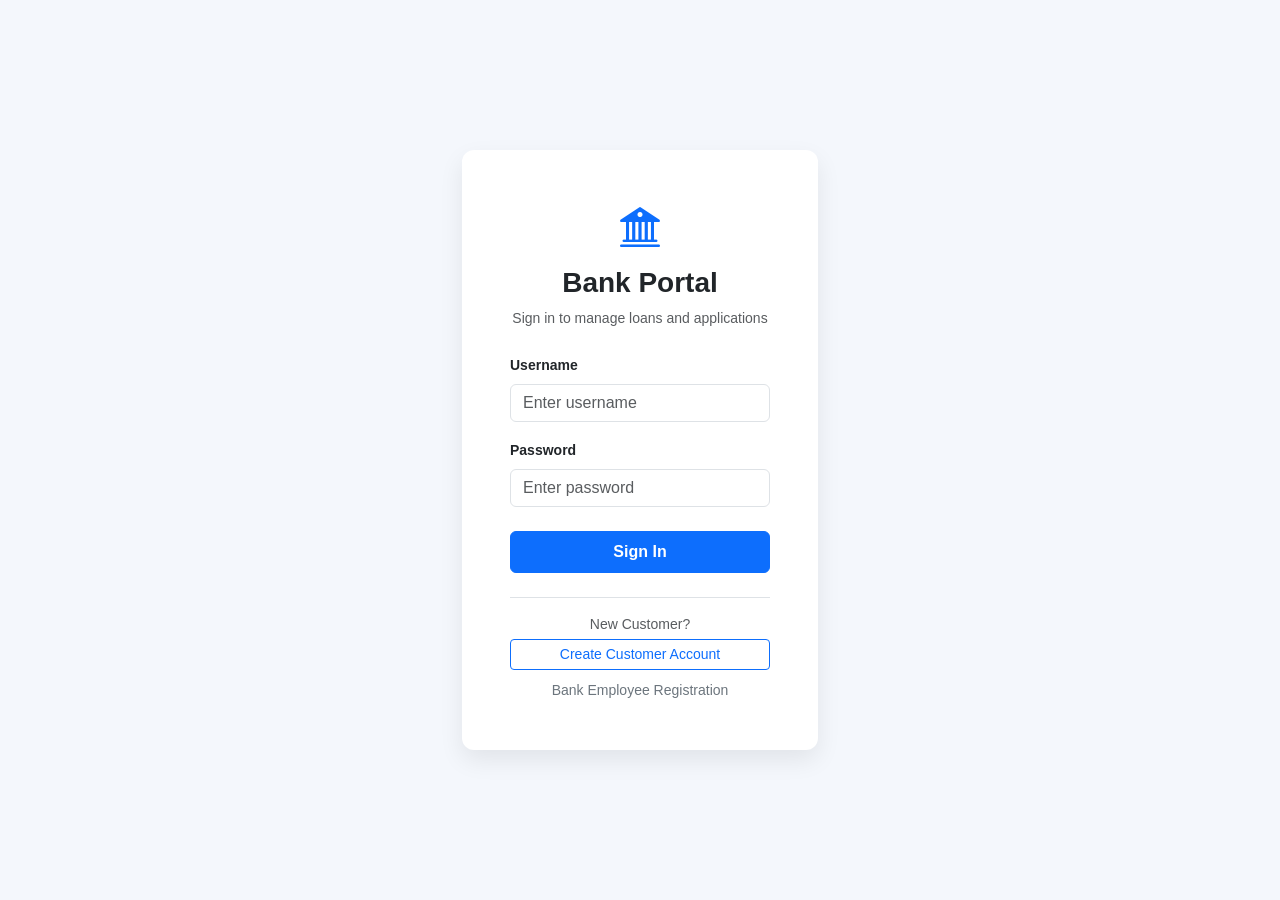
==== admin-dashboard.html @ 11e7ba3a "implement bank employee management dashboard for reviewing applications" ====
<!DOCTYPE html>
<html lang="en">
<head>
    <meta charset="UTF-8">
    <meta name="viewport" content="width=device-width, initial-scale=1.0">
    <title>Employee Portal - Bank Loan System</title>
    <link href="https://cdn.jsdelivr.net/npm/bootstrap@5.3.2/dist/css/bootstrap.min.css" rel="stylesheet">
    <link href="https://cdn.jsdelivr.net/npm/bootstrap-icons@1.11.1/font/bootstrap-icons.css" rel="stylesheet">
    <link href="css/style.css" rel="stylesheet">
</head>
<body>
    <nav class="navbar navbar-expand-lg navbar-dark bg-dark shadow-sm">
        <div class="container">
            <a class="navbar-brand text-white" href="admin-dashboard.html"><i class="bi bi-shield-check me-2"></i>Bank Officer Portal</a>
            <div class="collapse navbar-collapse">
                <ul class="navbar-nav ms-auto align-items-center">
                    <li class="nav-item me-3 text-light">Officer: <strong id="empName">Employee</strong></li>
                    <li class="nav-item">
                        <button class="btn btn-outline-danger btn-sm" onclick="logout()"><i class="bi bi-box-arrow-right"></i> Logout</button>
                    </li>
                </ul>
            </div>
        </div>
    </nav>

    <div class="container py-4">
        <div class="d-flex justify-content-between align-items-center mb-3">
            <h4 class="fw-bold mb-0">Loan Applications Review</h4>
            <div class="btn-group" role="group">
                <button type="button" class="btn btn-outline-primary active" onclick="loadAllApplications()" id="btnAll">All Applications</button>
                <button type="button" class="btn btn-outline-primary" onclick="loadAssignedToMe()" id="btnAssigned">Assigned To Me</button>
            </div>
        </div>

        <div class="card border-0 shadow-sm">
            <div class="card-body p-0">
                <div class="table-responsive">
                    <table class="table table-hover align-middle mb-0">
                        <thead class="table-light">
                            <tr>
                                <th>App ID</th>
                                <th>Applicant</th>
                                <th>PAN Card</th>
                                <th>Employment</th>
                                <th>Credit Score</th>
                                <th>Income</th>
                                <th>Status</th>
                            </tr>
                        </thead>
                        <tbody id="adminAppTableBody"></tbody>
                    </table>
                </div>
            </div>
        </div>
    </div>

    <script src="https://cdn.jsdelivr.net/npm/bootstrap@5.3.2/dist/js/bootstrap.bundle.min.js"></script>
    <script src="js/config.js"></script>
    <script src="js/api.js"></script>
    <script src="js/auth.js"></script>
    <script src="js/admin.js"></script>
</body>
</html>
---- css/style.css ----
:root {
    --primary-color: #0d6efd;
    --primary-dark: #0a58ca;
    --bg-light: #f4f7fc;
}

body {
    background-color: var(--bg-light);
    font-family: 'Segoe UI', Roboto, Helvetica, Arial, sans-serif;
    color: #333;
}

.auth-card {
    border-radius: 12px;
    box-shadow: 0 10px 25px rgba(0, 0, 0, 0.08);
}

.navbar-brand {
    font-weight: 700;
    letter-spacing: 0.5px;
}

.stat-card {
    border-radius: 10px;
    transition: transform 0.2s ease, box-shadow 0.2s ease;
}

.stat-card:hover {
    transform: translateY(-3px);
    box-shadow: 0 8px 16px rgba(0,0,0,0.1);
}

.badge-status-pending {
    background-color: #ffc107;
    color: #212529;
}

.badge-status-approved {
    background-color: #198754;
    color: #fff;
}

.badge-status-rejected {
    background-color: #dc3545;
    color: #fff;
}
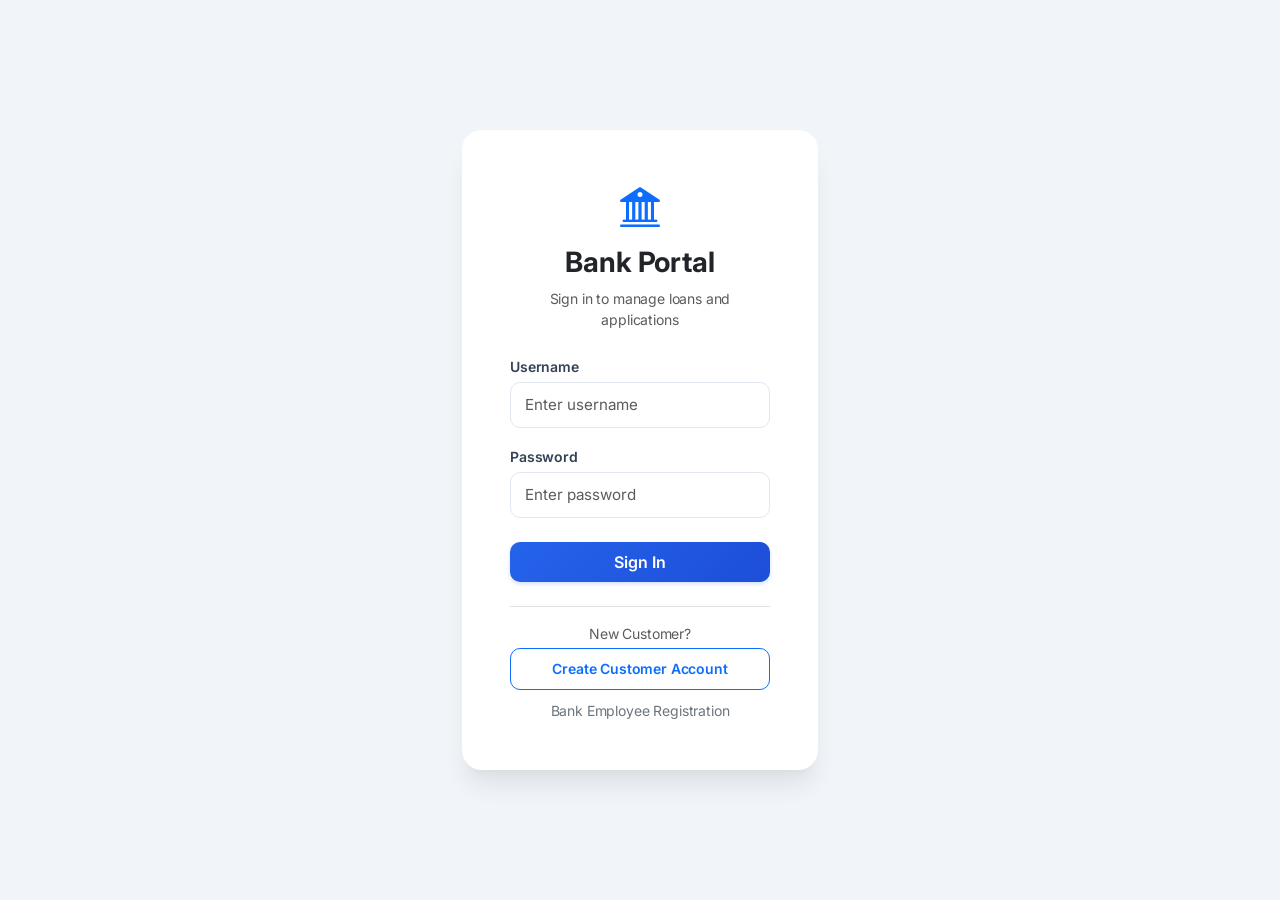
==== commit b380c6b7: "enhance application layout with modern fintech UI styling" ====
--- a/admin-dashboard.html
+++ b/admin-dashboard.html
@@ -3,7 +3,7 @@
 <head>
     <meta charset="UTF-8">
     <meta name="viewport" content="width=device-width, initial-scale=1.0">
-    <title>Employee Portal - Bank Loan System</title>
+    <title>Employee Portal - LoanZap| Bank Loan System</title>
     <link href="https://cdn.jsdelivr.net/npm/bootstrap@5.3.2/dist/css/bootstrap.min.css" rel="stylesheet">
     <link href="https://cdn.jsdelivr.net/npm/bootstrap-icons@1.11.1/font/bootstrap-icons.css" rel="stylesheet">
     <link href="css/style.css" rel="stylesheet">
@@ -11,7 +11,7 @@
 <body>
     <nav class="navbar navbar-expand-lg navbar-dark bg-dark shadow-sm">
         <div class="container">
-            <a class="navbar-brand text-white" href="admin-dashboard.html"><i class="bi bi-shield-check me-2"></i>Bank Officer Portal</a>
+            <a class="navbar-brand text-white" href="admin-dashboard.html"><i class="bi bi-shield-check me-2"></i>LoanZap Officer Portal</a>
             <div class="collapse navbar-collapse">
                 <ul class="navbar-nav ms-auto align-items-center">
                     <li class="nav-item me-3 text-light">Officer: <strong id="empName">Employee</strong></li>
@@ -45,6 +45,7 @@
                                 <th>Credit Score</th>
                                 <th>Income</th>
                                 <th>Status</th>
+                                <th class="text-center">Action</th>
                             </tr>
                         </thead>
                         <tbody id="adminAppTableBody"></tbody>
--- a/css/style.css
+++ b/css/style.css
@@ -1,46 +1,197 @@
+@import url('https://fonts.googleapis.com/css2?family=Inter:wght@300;400;500;600;700&display=swap');
+
 :root {
-    --primary-color: #0d6efd;
-    --primary-dark: #0a58ca;
-    --bg-light: #f4f7fc;
+    --primary-gradient: linear-gradient(135deg, #2563eb 0%, #1d4ed8 100%);
+    --accent-gradient: linear-gradient(135deg, #3b82f6 0%, #06b6d4 100%);
+    --card-bg: #ffffff;
+    --body-bg: #f1f5f9;
+    --text-main: #0f172a;
+    --text-muted: #64748b;
+    --border-color: #e2e8f0;
+    --radius-lg: 16px;
+    --radius-md: 10px;
+    --shadow-sm: 0 1px 2px 0 rgb(0 0 0 / 0.05);
+    --shadow-md: 0 4px 6px -1px rgb(0 0 0 / 0.1), 0 2px 4px -2px rgb(0 0 0 / 0.1);
+    --shadow-lg: 0 20px 25px -5px rgb(0 0 0 / 0.08), 0 8px 10px -6px rgb(0 0 0 / 0.04);
 }
 
 body {
-    background-color: var(--bg-light);
-    font-family: 'Segoe UI', Roboto, Helvetica, Arial, sans-serif;
-    color: #333;
+    background-color: var(--body-bg);
+    font-family: 'Inter', system-ui, -apple-system, sans-serif;
+    color: var(--text-main);
+    letter-spacing: -0.01em;
+    min-height: 100vh;
 }
 
-.auth-card {
-    border-radius: 12px;
-    box-shadow: 0 10px 25px rgba(0, 0, 0, 0.08);
+/* Navbar Enhancement */
+.navbar {
+    background: var(--primary-gradient) !important;
+    backdrop-filter: blur(10px);
+    box-shadow: var(--shadow-md);
+    padding: 0.85rem 0;
 }
 
 .navbar-brand {
     font-weight: 700;
-    letter-spacing: 0.5px;
+    font-size: 1.25rem;
+    letter-spacing: -0.02em;
 }
 
-.stat-card {
-    border-radius: 10px;
+.nav-link {
+    font-weight: 500;
+    padding: 0.5rem 1rem !important;
+    border-radius: 8px;
+    transition: all 0.2s ease;
+}
+
+.nav-link:hover, .nav-link.active {
+    background: rgba(255, 255, 255, 0.15);
+}
+
+/* Cards & Containers */
+.card {
+    border: 1px solid var(--border-color);
+    border-radius: var(--radius-lg);
+    box-shadow: var(--shadow-sm);
+    background-color: var(--card-bg);
     transition: transform 0.2s ease, box-shadow 0.2s ease;
 }
 
-.stat-card:hover {
-    transform: translateY(-3px);
-    box-shadow: 0 8px 16px rgba(0,0,0,0.1);
+.auth-card {
+    border: none;
+    border-radius: 20px;
+    box-shadow: var(--shadow-lg);
 }
 
-.badge-status-pending {
-    background-color: #ffc107;
-    color: #212529;
+/* Stat Widgets */
+.stat-box, .stat-card {
+    border: none;
+    border-radius: var(--radius-lg);
+    background: #ffffff;
+    box-shadow: var(--shadow-sm);
+    position: relative;
+    overflow: hidden;
 }
 
-.badge-status-approved {
-    background-color: #198754;
-    color: #fff;
+.stat-box:hover, .stat-card:hover {
+    transform: translateY(-4px);
+    box-shadow: var(--shadow-md);
 }
 
-.badge-status-rejected {
-    background-color: #dc3545;
-    color: #fff;
+.stat-box::before {
+    content: '';
+    position: absolute;
+    top: 0;
+    left: 0;
+    width: 4px;
+    height: 100%;
+    background: var(--accent-gradient);
+}
+
+/* Form Controls */
+.form-control, .form-select {
+    border: 1.5px solid var(--border-color);
+    border-radius: var(--radius-md);
+    padding: 0.65rem 0.9rem;
+    font-size: 0.95rem;
+    color: var(--text-main);
+    transition: all 0.2s ease;
+}
+
+.form-control:focus, .form-select:focus {
+    border-color: #2563eb;
+    box-shadow: 0 0 0 4px rgba(37, 99, 235, 0.1);
+}
+
+.form-label {
+    margin-bottom: 0.35rem;
+    color: #334155;
+}
+
+/* Buttons */
+.btn {
+    border-radius: var(--radius-md);
+    font-weight: 600;
+    padding: 0.6rem 1.25rem;
+    transition: all 0.2s ease;
+}
+
+.btn-primary {
+    background: var(--primary-gradient);
+    border: none;
+    box-shadow: 0 2px 4px rgba(37, 99, 235, 0.2);
+}
+
+.btn-primary:hover {
+    background: linear-gradient(135deg, #1d4ed8 0%, #1e40af 100%);
+    transform: translateY(-1px);
+    box-shadow: 0 4px 8px rgba(37, 99, 235, 0.3);
+}
+
+.btn-success {
+    background-color: #10b981;
+    border-color: #10b981;
+}
+
+.btn-danger {
+    background-color: #ef4444;
+    border-color: #ef4444;
+}
+
+/* Modern Badges */
+.badge {
+    padding: 0.45em 0.85em;
+    font-weight: 600;
+    border-radius: 20px;
+    font-size: 0.78rem;
+    letter-spacing: 0.02em;
+}
+
+.badge-pending, .badge-status-pending {
+    background-color: #fef3c7 !important;
+    color: #92400e !important;
+}
+
+.badge-approved, .badge-status-approved {
+    background-color: #d1fae5 !important;
+    color: #065f46 !important;
+}
+
+.badge-rejected, .badge-status-rejected {
+    background-color: #fee2e2 !important;
+    color: #991b1b !important;
+}
+
+/* Table Design */
+.table {
+    margin-bottom: 0;
+}
+
+.table thead th {
+    background-color: #f8fafc;
+    color: var(--text-muted);
+    font-size: 0.75rem;
+    text-transform: uppercase;
+    letter-spacing: 0.05em;
+    border-bottom: 1px solid var(--border-color);
+    padding: 1rem;
+}
+
+.table tbody td {
+    padding: 1rem;
+    vertical-align: middle;
+    border-bottom: 1px solid var(--border-color);
+}
+
+.table-hover tbody tr:hover {
+    background-color: #f8fafc;
+}
+
+code {
+    background-color: #f1f5f9;
+    color: #0f172a;
+    padding: 0.2rem 0.4rem;
+    border-radius: 4px;
+    font-weight: 600;
+    border: 1px solid var(--border-color);
 }
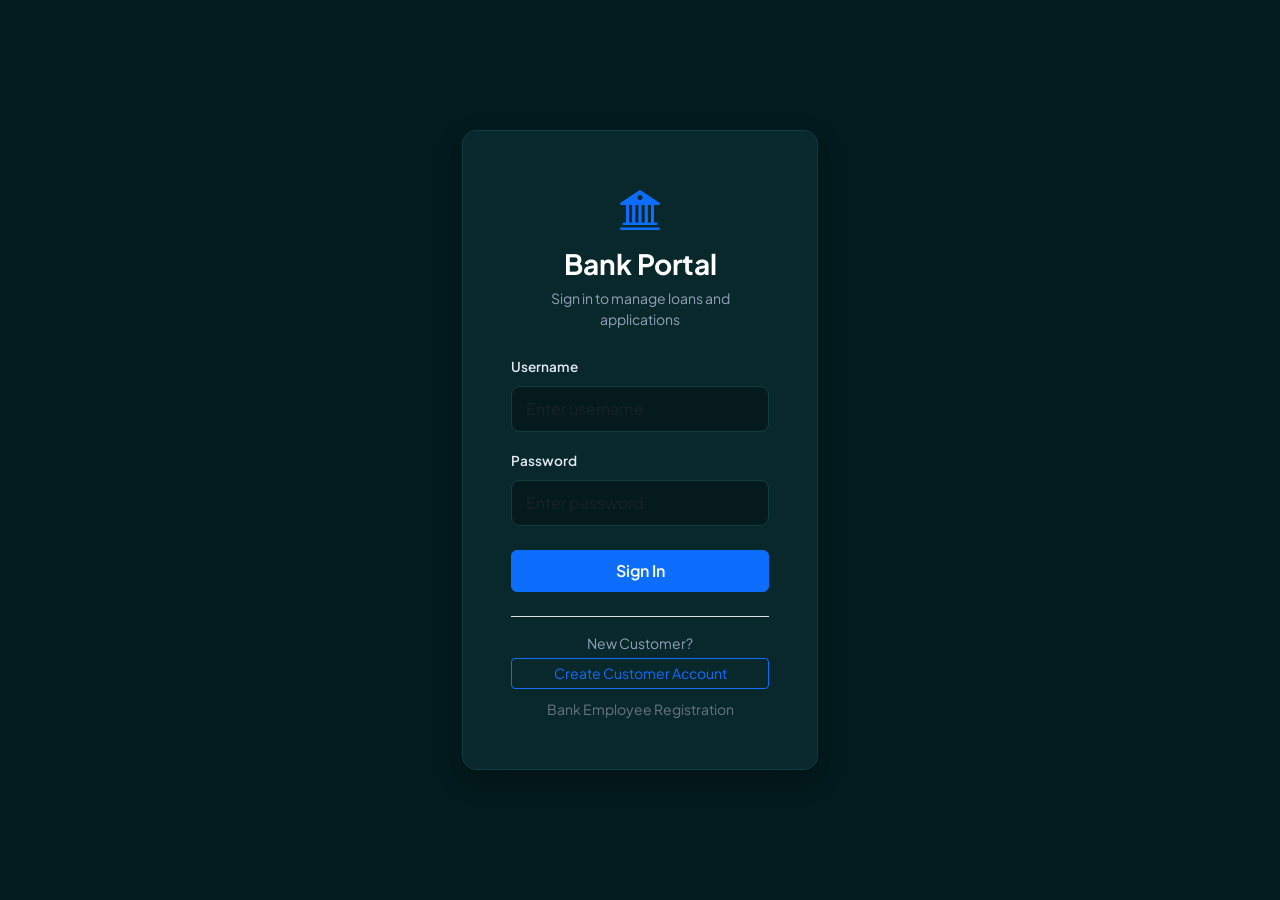
==== commit 814210dd: "localize to LKR currency, fix review modal bug, add Chart.js analytics and credit score range slider" ====
--- a/admin-dashboard.html
+++ b/admin-dashboard.html
@@ -3,32 +3,38 @@
 <head>
     <meta charset="UTF-8">
     <meta name="viewport" content="width=device-width, initial-scale=1.0">
-    <title>Employee Portal - LoanZap| Bank Loan System</title>
+    <title>LoanZap Officer Portal</title>
     <link href="https://cdn.jsdelivr.net/npm/bootstrap@5.3.2/dist/css/bootstrap.min.css" rel="stylesheet">
     <link href="https://cdn.jsdelivr.net/npm/bootstrap-icons@1.11.1/font/bootstrap-icons.css" rel="stylesheet">
     <link href="css/style.css" rel="stylesheet">
 </head>
 <body>
-    <nav class="navbar navbar-expand-lg navbar-dark bg-dark shadow-sm">
-        <div class="container">
-            <a class="navbar-brand text-white" href="admin-dashboard.html"><i class="bi bi-shield-check me-2"></i>LoanZap Officer Portal</a>
+    <nav class="navbar navbar-expand-lg navbar-dark shadow-sm">
+        <div class="container-fluid px-4">
+            <a class="navbar-brand fw-bold" href="admin-dashboard.html">
+                <i class="bi bi-shield-check me-2"></i>LoanZap Officer Portal
+            </a>
             <div class="collapse navbar-collapse">
                 <ul class="navbar-nav ms-auto align-items-center">
-                    <li class="nav-item me-3 text-light">Officer: <strong id="empName">Employee</strong></li>
+                    <li class="nav-item me-3 text-light small">
+                        Officer: <strong id="empDisplay" class="text-white">Officer</strong>
+                    </li>
                     <li class="nav-item">
-                        <button class="btn btn-outline-danger btn-sm" onclick="logout()"><i class="bi bi-box-arrow-right"></i> Logout</button>
+                        <button class="btn btn-outline-danger btn-sm" onclick="logout()">
+                            <i class="bi bi-box-arrow-right me-1"></i>Logout
+                        </button>
                     </li>
                 </ul>
             </div>
         </div>
     </nav>
 
-    <div class="container py-4">
+    <div class="container-fluid px-4 py-4">
         <div class="d-flex justify-content-between align-items-center mb-3">
-            <h4 class="fw-bold mb-0">Loan Applications Review</h4>
+            <h3 class="fw-bold mb-0 text-white">Loan Applications Review</h3>
             <div class="btn-group" role="group">
-                <button type="button" class="btn btn-outline-primary active" onclick="loadAllApplications()" id="btnAll">All Applications</button>
-                <button type="button" class="btn btn-outline-primary" onclick="loadAssignedToMe()" id="btnAssigned">Assigned To Me</button>
+                <button type="button" class="btn btn-outline-info btn-sm active" id="btnAll" onclick="loadAllApplications()">All Applications</button>
+                <button type="button" class="btn btn-outline-info btn-sm" id="btnAssigned" onclick="loadAssignedApplications()">Assigned To Me</button>
             </div>
         </div>
 
@@ -36,20 +42,44 @@
             <div class="card-body p-0">
                 <div class="table-responsive">
                     <table class="table table-hover align-middle mb-0">
-                        <thead class="table-light">
+                        <thead>
                             <tr>
-                                <th>App ID</th>
-                                <th>Applicant</th>
-                                <th>PAN Card</th>
-                                <th>Employment</th>
-                                <th>Credit Score</th>
-                                <th>Income</th>
-                                <th>Status</th>
-                                <th class="text-center">Action</th>
+                                <th>APP ID</th>
+                                <th>APPLICANT</th>
+                                <th>PAN / NIC</th>
+                                <th>EMPLOYMENT</th>
+                                <th>CREDIT SCORE</th>
+                                <th>INCOME (LKR)</th>
+                                <th>STATUS</th>
+                                <th class="text-center">ACTION</th>
                             </tr>
                         </thead>
-                        <tbody id="adminAppTableBody"></tbody>
+                        <tbody id="adminTableBody"></tbody>
                     </table>
+                </div>
+            </div>
+        </div>
+    </div>
+
+    <!-- Review Modal Container -->
+    <div class="modal fade" id="reviewModal" tabindex="-1" aria-hidden="true">
+        <div class="modal-dialog modal-lg modal-dialog-centered">
+            <div class="modal-content" style="background:#08282c; color:#f0fdfa; border: 1px solid #0e3d42;">
+                <div class="modal-header border-bottom border-secondary">
+                    <h5 class="modal-title fw-bold" id="modalTitle">Application Inspection</h5>
+                    <button type="button" class="btn-close btn-close-white" data-bs-dismiss="modal"></button>
+                </div>
+                <div class="modal-body p-4" id="modalBody"></div>
+                <div class="modal-footer border-top border-secondary d-flex justify-content-between">
+                    <button type="button" class="btn btn-outline-light btn-sm" data-bs-dismiss="modal">Close</button>
+                    <div class="gap-2 d-flex">
+                        <button type="button" class="btn btn-danger btn-sm px-3" id="btnModalReject">
+                            <i class="bi bi-x-circle me-1"></i>Reject
+                        </button>
+                        <button type="button" class="btn btn-success btn-sm px-3" id="btnModalApprove">
+                            <i class="bi bi-check-circle me-1"></i>Approve
+                        </button>
+                    </div>
                 </div>
             </div>
         </div>
--- a/css/style.css
+++ b/css/style.css
@@ -1,197 +1,159 @@
-@import url('https://fonts.googleapis.com/css2?family=Inter:wght@300;400;500;600;700&display=swap');
+@import url('https://fonts.googleapis.com/css2?family=Plus+Jakarta+Sans:wght@400;500;600;700;800&family=JetBrains+Mono:wght@600&display=swap');
 
 :root {
-    --primary-gradient: linear-gradient(135deg, #2563eb 0%, #1d4ed8 100%);
-    --accent-gradient: linear-gradient(135deg, #3b82f6 0%, #06b6d4 100%);
-    --card-bg: #ffffff;
-    --body-bg: #f1f5f9;
-    --text-main: #0f172a;
-    --text-muted: #64748b;
-    --border-color: #e2e8f0;
-    --radius-lg: 16px;
-    --radius-md: 10px;
-    --shadow-sm: 0 1px 2px 0 rgb(0 0 0 / 0.05);
-    --shadow-md: 0 4px 6px -1px rgb(0 0 0 / 0.1), 0 2px 4px -2px rgb(0 0 0 / 0.1);
-    --shadow-lg: 0 20px 25px -5px rgb(0 0 0 / 0.08), 0 8px 10px -6px rgb(0 0 0 / 0.04);
+    --bg-dark: #031b1e;
+    --card-dark: #08282c;
+    --card-border: #0e3d43;
+    --primary-green: #00897b;
+    --accent-teal: #2dd4bf;
+    --text-white: #ffffff;
+    --text-muted: #94a3b8;
 }
 
 body {
-    background-color: var(--body-bg);
-    font-family: 'Inter', system-ui, -apple-system, sans-serif;
-    color: var(--text-main);
-    letter-spacing: -0.01em;
+    background-color: var(--bg-dark) !important;
+    font-family: 'Plus Jakarta Sans', system-ui, sans-serif;
+    color: var(--text-white);
     min-height: 100vh;
 }
 
-/* Navbar Enhancement */
-.navbar {
-    background: var(--primary-gradient) !important;
-    backdrop-filter: blur(10px);
-    box-shadow: var(--shadow-md);
-    padding: 0.85rem 0;
+/* Navbars */
+nav.navbar {
+    background: #021315 !important;
+    border-bottom: 1px solid var(--card-border);
+    padding: 0.85rem 1.5rem;
 }
 
 .navbar-brand {
     font-weight: 700;
-    font-size: 1.25rem;
-    letter-spacing: -0.02em;
+    color: var(--accent-teal) !important;
 }
 
 .nav-link {
+    color: #cbd5e1 !important;
     font-weight: 500;
-    padding: 0.5rem 1rem !important;
-    border-radius: 8px;
-    transition: all 0.2s ease;
 }
 
-.nav-link:hover, .nav-link.active {
-    background: rgba(255, 255, 255, 0.15);
+.nav-link.active, .nav-link:hover {
+    color: var(--accent-teal) !important;
 }
 
-/* Cards & Containers */
+/* Dashboard Cards */
 .card {
-    border: 1px solid var(--border-color);
-    border-radius: var(--radius-lg);
-    box-shadow: var(--shadow-sm);
-    background-color: var(--card-bg);
-    transition: transform 0.2s ease, box-shadow 0.2s ease;
+    background-color: var(--card-dark) !important;
+    border: 1px solid var(--card-border) !important;
+    border-radius: 14px;
+    box-shadow: 0 10px 25px rgba(0,0,0,0.3);
+    color: var(--text-white) !important;
 }
 
-.auth-card {
-    border: none;
-    border-radius: 20px;
-    box-shadow: var(--shadow-lg);
+.card h1, .card h2, .card h3, .card h4, .card h5, .card h6, .card p, .card span {
+    color: var(--text-white) !important;
 }
 
-/* Stat Widgets */
-.stat-box, .stat-card {
-    border: none;
-    border-radius: var(--radius-lg);
-    background: #ffffff;
-    box-shadow: var(--shadow-sm);
-    position: relative;
-    overflow: hidden;
+.card p.text-muted, .card small.text-muted {
+    color: var(--text-muted) !important;
 }
 
-.stat-box:hover, .stat-card:hover {
-    transform: translateY(-4px);
-    box-shadow: var(--shadow-md);
-}
-
-.stat-box::before {
-    content: '';
-    position: absolute;
-    top: 0;
-    left: 0;
-    width: 4px;
-    height: 100%;
-    background: var(--accent-gradient);
-}
-
-/* Form Controls */
+/* Form Elements */
 .form-control, .form-select {
-    border: 1.5px solid var(--border-color);
-    border-radius: var(--radius-md);
+    background-color: #041a1d !important;
+    border: 1.5px solid var(--card-border) !important;
+    color: #ffffff !important;
+    border-radius: 8px;
     padding: 0.65rem 0.9rem;
-    font-size: 0.95rem;
-    color: var(--text-main);
-    transition: all 0.2s ease;
 }
 
 .form-control:focus, .form-select:focus {
-    border-color: #2563eb;
-    box-shadow: 0 0 0 4px rgba(37, 99, 235, 0.1);
+    border-color: var(--accent-teal) !important;
+    box-shadow: 0 0 0 3px rgba(45, 212, 191, 0.2) !important;
 }
 
 .form-label {
-    margin-bottom: 0.35rem;
-    color: #334155;
+    color: #e2e8f0 !important;
+    font-weight: 600;
+    font-size: 0.85rem;
 }
 
-/* Buttons */
-.btn {
-    border-radius: var(--radius-md);
-    font-weight: 600;
-    padding: 0.6rem 1.25rem;
-    transition: all 0.2s ease;
+/* Tables */
+.table-responsive {
+    border-radius: 12px;
+    overflow: hidden;
+    border: 1px solid var(--card-border);
 }
 
-.btn-primary {
-    background: var(--primary-gradient);
-    border: none;
-    box-shadow: 0 2px 4px rgba(37, 99, 235, 0.2);
-}
-
-.btn-primary:hover {
-    background: linear-gradient(135deg, #1d4ed8 0%, #1e40af 100%);
-    transform: translateY(-1px);
-    box-shadow: 0 4px 8px rgba(37, 99, 235, 0.3);
-}
-
-.btn-success {
-    background-color: #10b981;
-    border-color: #10b981;
-}
-
-.btn-danger {
-    background-color: #ef4444;
-    border-color: #ef4444;
-}
-
-/* Modern Badges */
-.badge {
-    padding: 0.45em 0.85em;
-    font-weight: 600;
-    border-radius: 20px;
-    font-size: 0.78rem;
-    letter-spacing: 0.02em;
-}
-
-.badge-pending, .badge-status-pending {
-    background-color: #fef3c7 !important;
-    color: #92400e !important;
-}
-
-.badge-approved, .badge-status-approved {
-    background-color: #d1fae5 !important;
-    color: #065f46 !important;
-}
-
-.badge-rejected, .badge-status-rejected {
-    background-color: #fee2e2 !important;
-    color: #991b1b !important;
-}
-
-/* Table Design */
 .table {
     margin-bottom: 0;
+    color: #ffffff !important;
 }
 
 .table thead th {
-    background-color: #f8fafc;
-    color: var(--text-muted);
-    font-size: 0.75rem;
+    background-color: #021416 !important;
+    color: var(--accent-teal) !important;
+    font-size: 0.78rem;
+    font-weight: 700;
+    letter-spacing: 0.05em;
     text-transform: uppercase;
-    letter-spacing: 0.05em;
-    border-bottom: 1px solid var(--border-color);
+    border-bottom: 2px solid var(--card-border) !important;
     padding: 1rem;
 }
 
-.table tbody td {
+.table tbody tr td {
+    background-color: #062428 !important;
+    color: #f1f5f9 !important;
+    border-bottom: 1px solid #0b373c !important;
     padding: 1rem;
+    font-size: 0.9rem;
     vertical-align: middle;
-    border-bottom: 1px solid var(--border-color);
 }
 
-.table-hover tbody tr:hover {
-    background-color: #f8fafc;
+.table tbody tr:hover td {
+    background-color: #0a3338 !important;
+}
+
+.table td:first-child {
+    font-family: 'JetBrains Mono', monospace;
+    color: var(--accent-teal) !important;
+    font-weight: 700;
 }
 
 code {
-    background-color: #f1f5f9;
-    color: #0f172a;
-    padding: 0.2rem 0.4rem;
-    border-radius: 4px;
-    font-weight: 600;
-    border: 1px solid var(--border-color);
+    background: #021416 !important;
+    color: var(--accent-teal) !important;
+    padding: 0.25rem 0.5rem;
+    border-radius: 6px;
+    border: 1px solid var(--card-border);
+}
+
+/* Badges */
+.badge-pending {
+    background: #fef08a !important;
+    color: #713f12 !important;
+    font-weight: 700;
+    padding: 0.4em 0.8em;
+    border-radius: 20px;
+}
+
+.badge-approved {
+    background: #99f6e4 !important;
+    color: #042f2e !important;
+    font-weight: 700;
+    padding: 0.4em 0.8em;
+    border-radius: 20px;
+}
+
+.badge-rejected {
+    background: #fecaca !important;
+    color: #7f1d1d !important;
+    font-weight: 700;
+    padding: 0.4em 0.8em;
+    border-radius: 20px;
+}
+
+/* Custom Credit Score Slider */
+.range-wrap {
+    position: relative;
+}
+.form-range::-webkit-slider-thumb {
+    background: var(--accent-teal);
 }
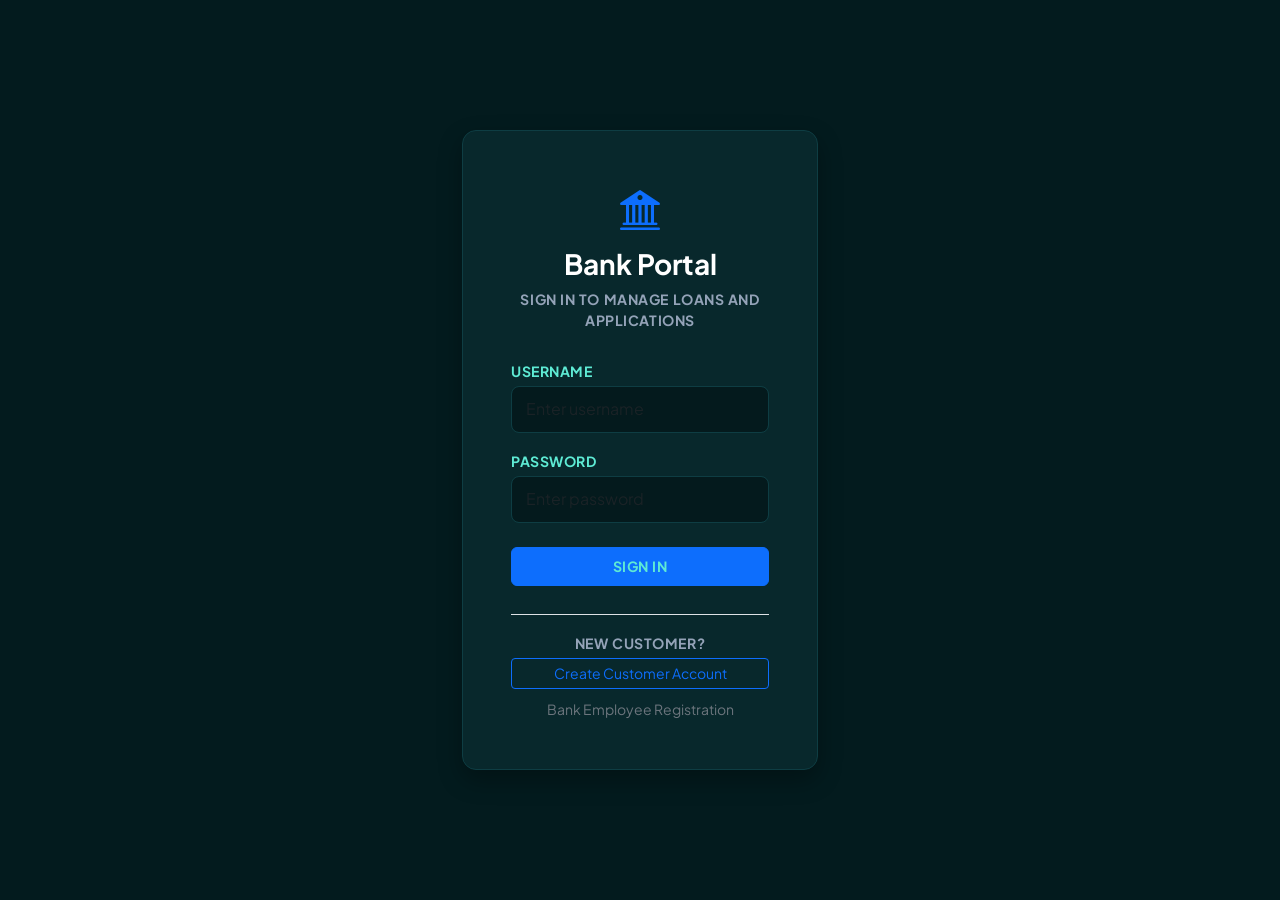
==== commit 0db87b19: "all file curuntly update" ====
--- a/admin-dashboard.html
+++ b/admin-dashboard.html
@@ -61,7 +61,7 @@
         </div>
     </div>
 
-    <!-- Review Modal Container -->
+  
     <div class="modal fade" id="reviewModal" tabindex="-1" aria-hidden="true">
         <div class="modal-dialog modal-lg modal-dialog-centered">
             <div class="modal-content" style="background:#08282c; color:#f0fdfa; border: 1px solid #0e3d42;">
--- a/css/style.css
+++ b/css/style.css
@@ -17,7 +17,7 @@
     min-height: 100vh;
 }
 
-/* Navbars */
+
 nav.navbar {
     background: #021315 !important;
     border-bottom: 1px solid var(--card-border);
@@ -38,7 +38,7 @@
     color: var(--accent-teal) !important;
 }
 
-/* Dashboard Cards */
+
 .card {
     background-color: var(--card-dark) !important;
     border: 1px solid var(--card-border) !important;
@@ -55,7 +55,7 @@
     color: var(--text-muted) !important;
 }
 
-/* Form Elements */
+
 .form-control, .form-select {
     background-color: #041a1d !important;
     border: 1.5px solid var(--card-border) !important;
@@ -75,7 +75,7 @@
     font-size: 0.85rem;
 }
 
-/* Tables */
+
 .table-responsive {
     border-radius: 12px;
     overflow: hidden;
@@ -125,7 +125,7 @@
     border: 1px solid var(--card-border);
 }
 
-/* Badges */
+
 .badge-pending {
     background: #fef08a !important;
     color: #713f12 !important;
@@ -150,10 +150,112 @@
     border-radius: 20px;
 }
 
-/* Custom Credit Score Slider */
+
 .range-wrap {
     position: relative;
 }
 .form-range::-webkit-slider-thumb {
     background: var(--accent-teal);
+}
+
+.card .text-muted,
+.card small.text-muted,
+.card .fw-semibold {
+    color: #5eead4 !important; 
+    font-weight: 700 !important;
+    font-size: 0.88rem !important;
+    letter-spacing: 0.04em;
+    text-transform: uppercase;
+    display: inline-block;
+    margin-bottom: 0.25rem;
+}
+
+
+#statTotal {
+    color: #38bdf8 !important; 
+    font-size: 2.2rem !important;
+}
+
+#statPending {
+    color: #fde047 !important; 
+    font-size: 2.2rem !important;
+}
+
+#statApproved {
+    color: #4ade80 !important; 
+    font-size: 2.2rem !important;
+}
+
+.btn-success,
+a.btn-success,
+button.btn-success {
+    background: linear-gradient(135deg, #10b981 0%, #059669 100%) !important;
+    color: #ffffff !important;
+    border: 1px solid #34d399 !important;
+    font-weight: 700 !important;
+    font-size: 0.95rem !important;
+    letter-spacing: 0.03em;
+    padding: 0.7rem 1.4rem !important;
+    border-radius: 8px !important;
+    box-shadow: 0 4px 14px rgba(16, 185, 129, 0.35) !important;
+    text-shadow: 0 1px 2px rgba(0, 0, 0, 0.2);
+    display: inline-flex;
+    align-items: center;
+    justify-content: center;
+}
+
+.btn-success:hover,
+a.btn-success:hover {
+    background: linear-gradient(135deg, #059669 0%, #047857 100%) !important;
+    box-shadow: 0 6px 20px rgba(16, 185, 129, 0.5) !important;
+    transform: translateY(-1px);
+}
+
+
+.btn-lookup {
+    height: 42px !important;
+    display: flex !important;
+    align-items: center !important;
+    justify-content: center !important;
+    font-size: 0.9rem !important;
+    font-weight: 700 !important;
+}
+
+
+#searchPan, #searchStatus {
+    height: 42px !important;
+    font-size: 0.92rem !important;
+}
+
+
+.btn-action-approve {
+    background-color: #10b981 !important;
+    color: #ffffff !important;
+    border: none !important;
+    font-weight: 700 !important;
+    font-size: 0.85rem !important;
+    padding: 0.45rem 0.9rem !important;
+    border-radius: 6px !important;
+    box-shadow: 0 2px 6px rgba(16, 185, 129, 0.3) !important;
+}
+
+.btn-action-reject {
+    background-color: #ef4444 !important;
+    color: #ffffff !important;
+    border: none !important;
+    font-weight: 700 !important;
+    font-size: 0.85rem !important;
+    padding: 0.45rem 0.9rem !important;
+    border-radius: 6px !important;
+    box-shadow: 0 2px 6px rgba(239, 68, 68, 0.3) !important;
+}
+
+.btn-action-review {
+    background-color: #0284c7 !important;
+    color: #ffffff !important;
+    border: none !important;
+    font-weight: 700 !important;
+    font-size: 0.85rem !important;
+    padding: 0.45rem 0.9rem !important;
+    border-radius: 6px !important;
 }
